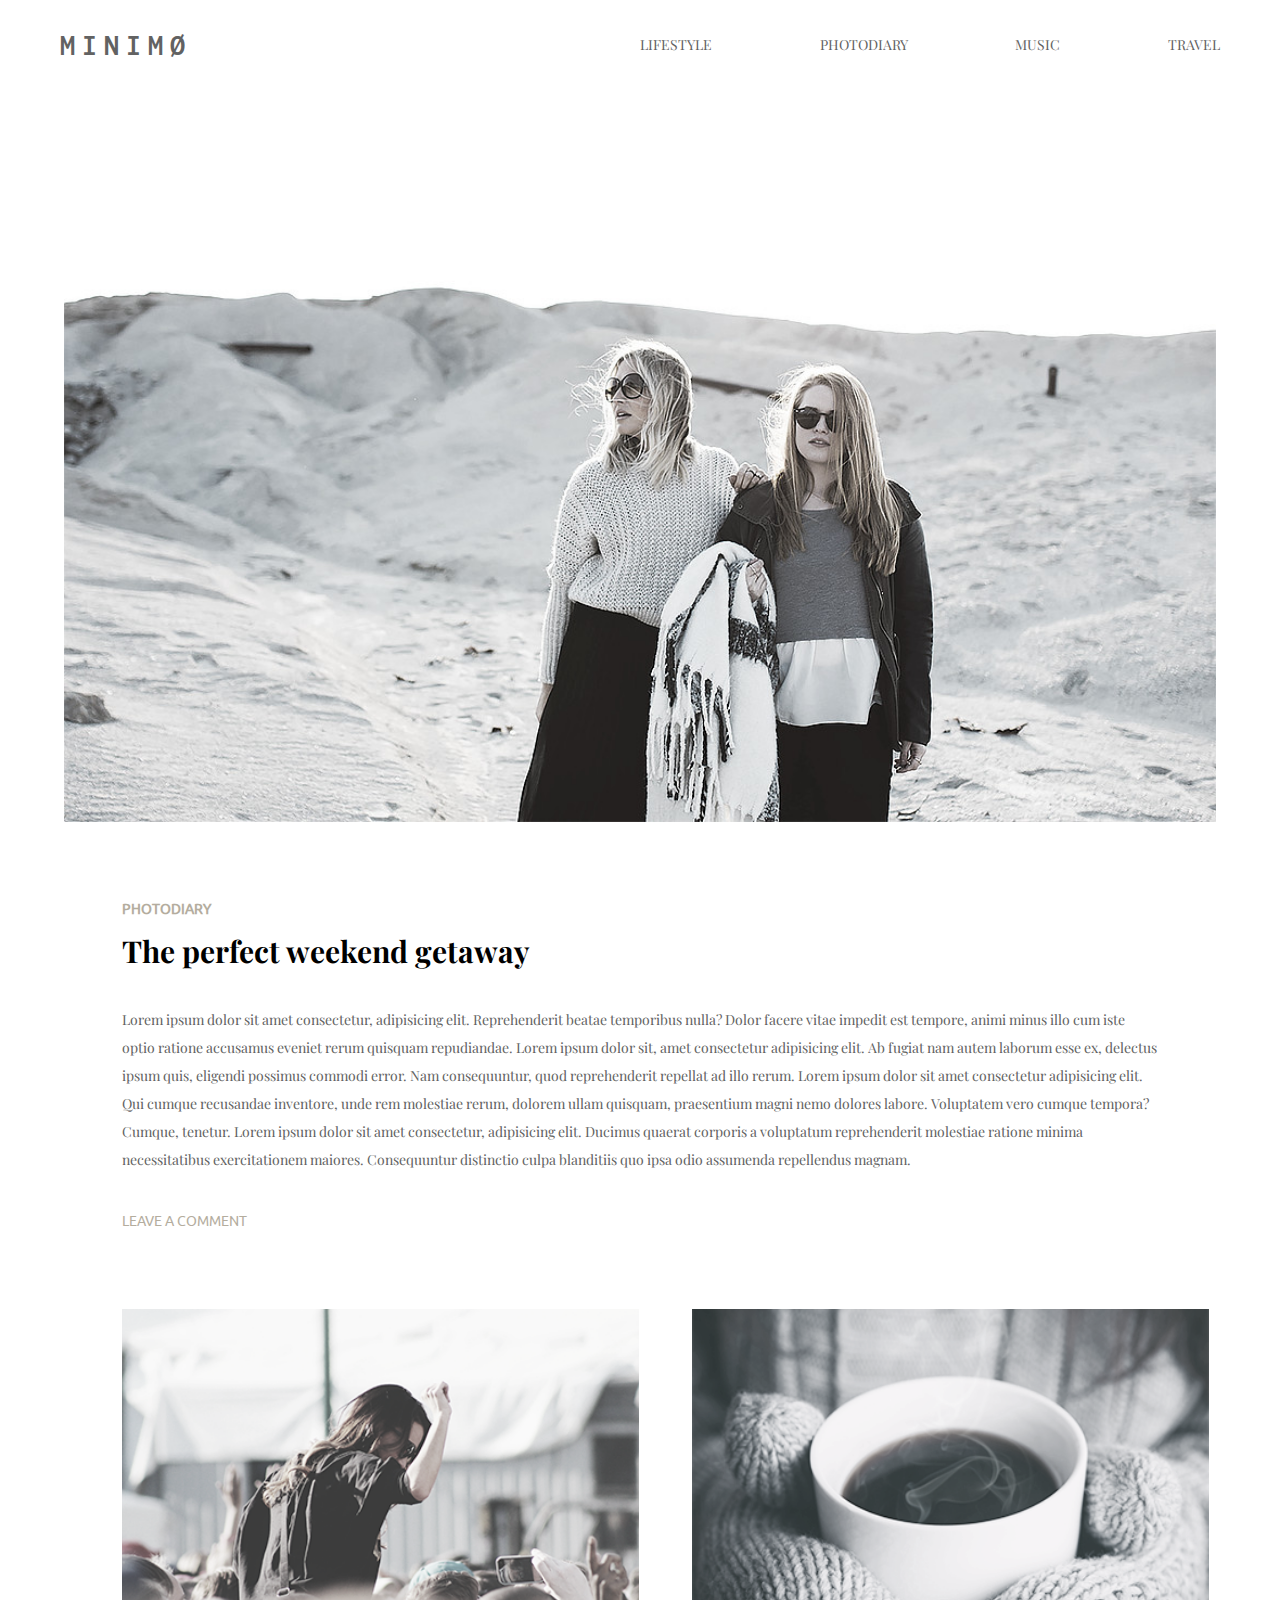
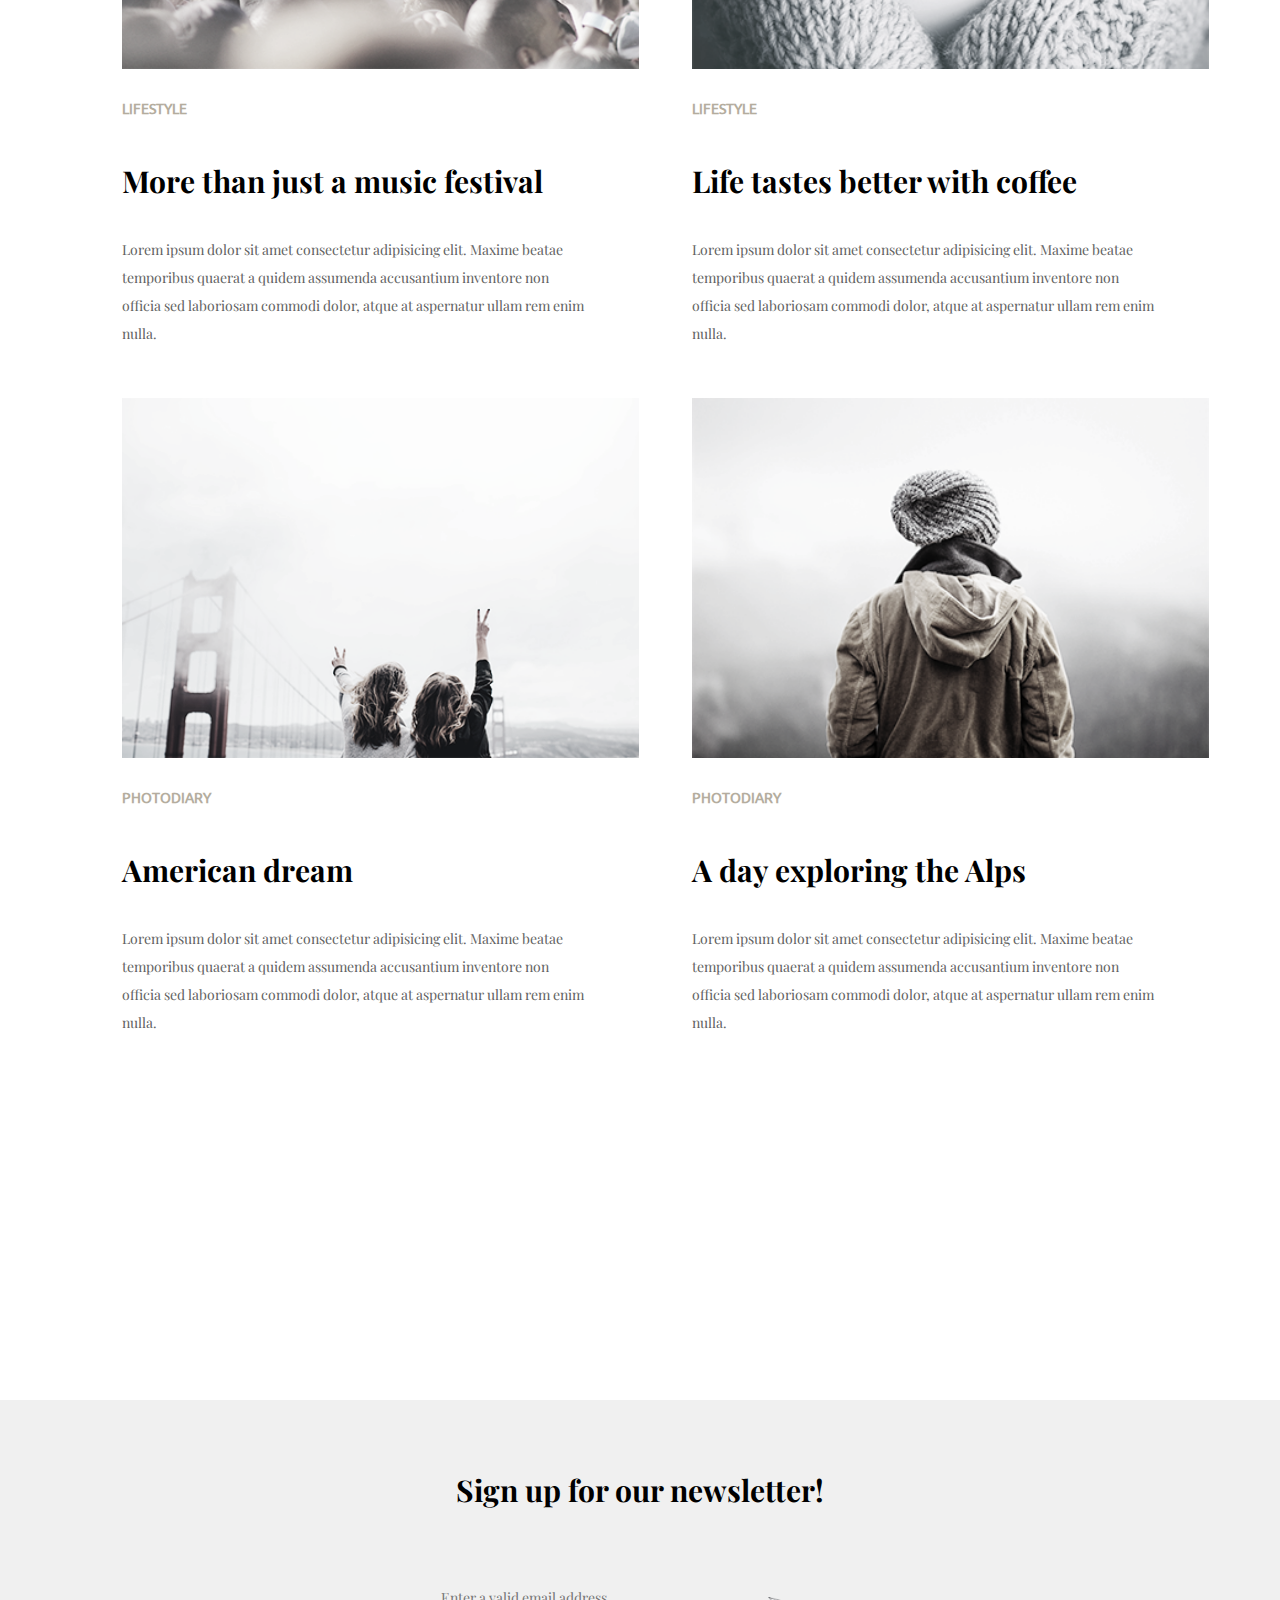
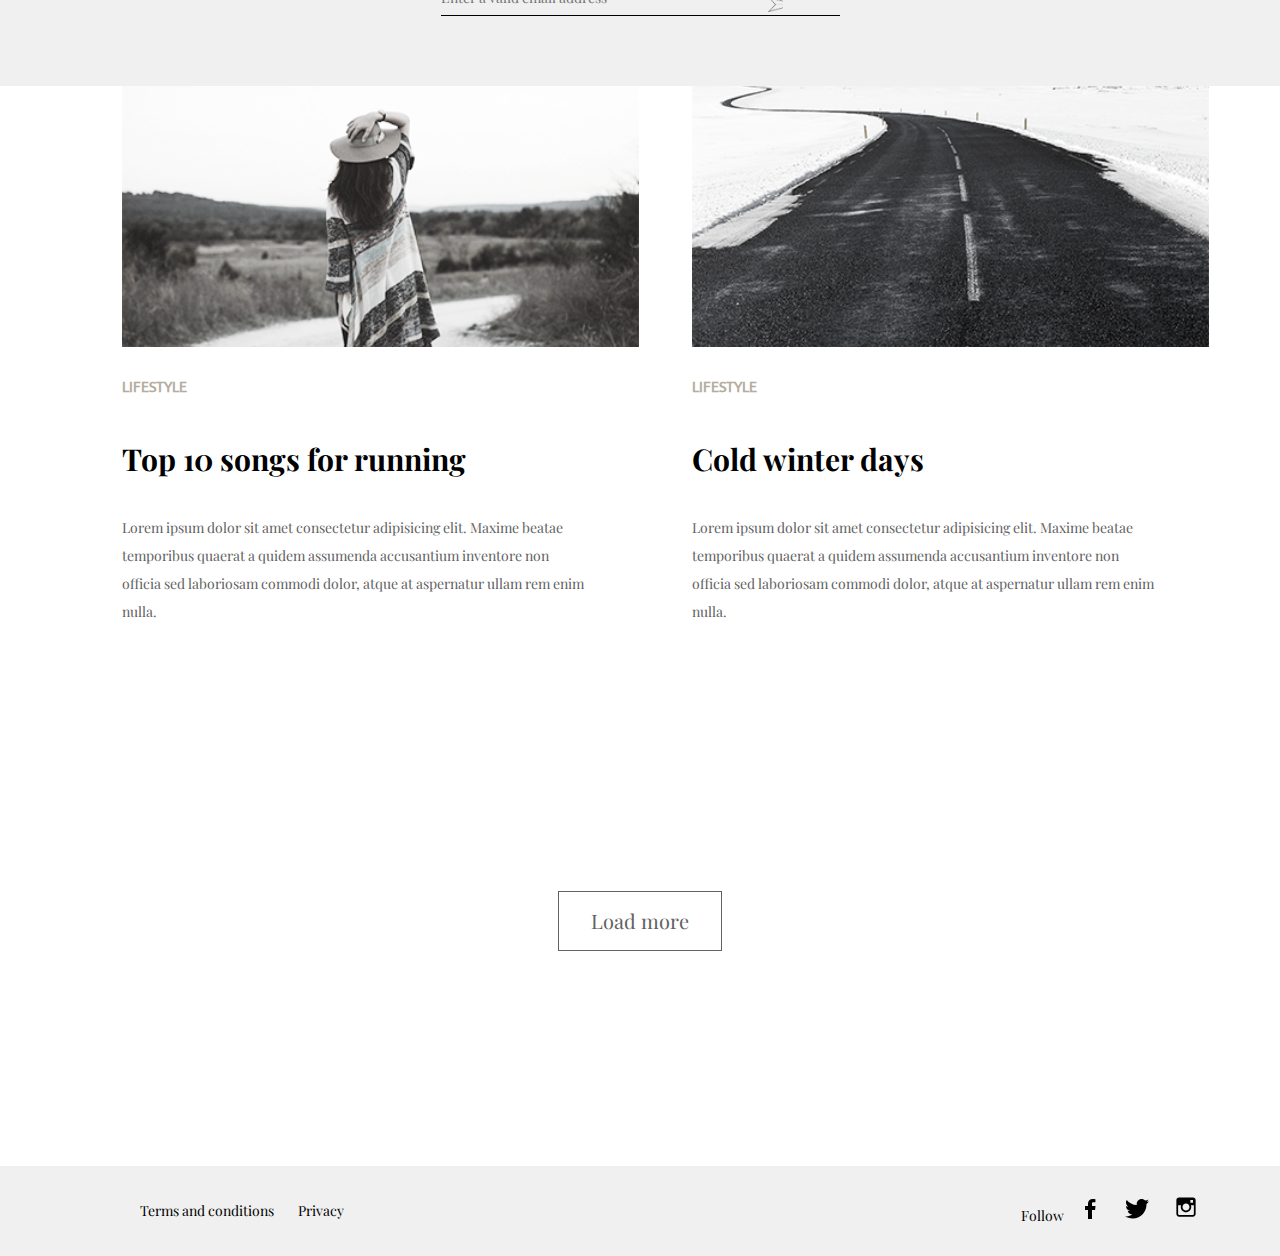
==== lesson7/index.html @ d947f818 "Add hometask for lesson7" ====
<!DOCTYPE html>
<html lang="en">
<head>
  <meta charset="UTF-8">
  <meta name="viewport" content="width=device-width, initial-scale=1.0">
  <meta http-equiv="X-UA-Compatible" content="ie=edge">
  <link rel="stylesheet" href="/lesson7/styles/common/reset.css">
  <link href="https://fonts.googleapis.com/css?family=Inconsolata&display=swap" rel="stylesheet">
  <link href="https://fonts.googleapis.com/css?family=Playfair+Display&display=swap" rel="stylesheet">
  <link rel="stylesheet" href="/lesson7/styles/header/header.css">
  <link rel="stylesheet" href="/lesson7/styles/index/main.css">
  <link rel="stylesheet" href="/lesson7/styles/footer/footer.css">
  <title>Landing page</title>
</head>
<body>
  <header class="header">
    <div class="header__logo-container">
      <h1 class="header__logo-container-caption">minimø</h1>
    </div>
    <div class="header__nav-list-container">
      <ul class="header__nav-list">
        <li class="header__nav-list-item">lifestyle</li>
        <li class="header__nav-list-item">photodiary</li>
        <li class="header__nav-list-item">music</li>
        <li class="header__nav-list-item">travel</li>
      </ul>
    </div>
  </header>

  <main class="main main-page">
    <section class="main__main-article">
      <img src="/lesson7/images/main_image.jpg" alt=""class="main__main-article-img">
      <div class="main__main-article-wrap">
        <h2 class="main__main-article-wrap-chapter">photodiary</h2>
        <h3 class="main__main-article-wrap-caption">The perfect weekend getaway</h3>
        <p class="main__main-article-wrap-text">Lorem ipsum dolor sit amet consectetur, adipisicing elit. Reprehenderit beatae temporibus nulla? 
          Dolor facere vitae impedit est tempore, animi minus illo cum iste optio ratione accusamus eveniet 
          rerum quisquam repudiandae. Lorem ipsum dolor sit, amet consectetur adipisicing elit. Ab fugiat nam autem laborum esse ex, delectus 
          ipsum quis, eligendi possimus commodi error. Nam consequuntur, quod reprehenderit repellat ad illo rerum. Lorem ipsum
          dolor sit amet consectetur adipisicing elit. Qui cumque recusandae inventore, unde rem molestiae rerum, dolorem ullam 
          quisquam, praesentium magni nemo dolores labore. Voluptatem vero cumque tempora? Cumque, tenetur. Lorem ipsum dolor sit 
          amet consectetur, adipisicing elit. Ducimus quaerat corporis a voluptatum reprehenderit molestiae ratione minima 
          necessitatibus exercitationem maiores. Consequuntur distinctio culpa blanditiis quo ipsa odio assumenda repellendus magnam.
        </p>
        <button class="main__main-article-wrap-btn--leave-a-comment">
          Leave a comment
        </button>
      </div>
    </section>

    <section class="main__articles-list-wrap">
      <ul class="main__articles-list">
        <li class="main__articles-list-item">
          <div class="main__articles-list-item-container">
            <img src="images/post1.png" alt="foto1" class="main__articles-list-item-container-img">
            <h2 class="main__articles-list-item-container-chapter">Lifestyle</h2>
            <h3 class="main__articles-list-item-container-caption">More than just a music festival</h3>
            <p class="main__articles-list-item-container-text">Lorem ipsum dolor sit amet consectetur adipisicing elit. 
              Maxime beatae temporibus quaerat a quidem assumenda accusantium 
              inventore non officia sed laboriosam commodi dolor, atque at 
              aspernatur ullam rem enim nulla.
            </p>
          </div>
        </li>
        <li class="main__articles-list-item">
          <div class="main__articles-list-item-container">
            <img src="images/post2.png" alt="post2" class="main__articles-list-item-container-img">
            <h2 class="main__articles-list-item-container-chapter">Lifestyle</h2>
            <h3 class="main__articles-list-item-container-caption">Life tastes better with coffee</h3>
            <p class="main__articles-list-item-container-text">Lorem ipsum dolor sit amet consectetur adipisicing elit. 
              Maxime beatae temporibus quaerat a quidem assumenda accusantium 
              inventore non officia sed laboriosam commodi dolor, atque at 
              aspernatur ullam rem enim nulla.
            </p>
          </div>
        </li>
        <li class="main__articles-list-item">
          <div class="main__articles-list-item-container">
            <img src="images/post3.png" alt="post3" class="main__articles-list-item-container-img">
            <h2 class="main__articles-list-item-container-chapter">Photodiary</h2>
            <h3 class="main__articles-list-item-container-caption">American dream</h3>
            <p class="main__articles-list-item-container-text">Lorem ipsum dolor sit amet consectetur adipisicing elit. 
              Maxime beatae temporibus quaerat a quidem assumenda accusantium 
              inventore non officia sed laboriosam commodi dolor, atque at 
              aspernatur ullam rem enim nulla.
            </p>
          </div>
        </li>
        <li class="main__articles-list-item">
          <div class="main__articles-list-item-container">
            <img src="images/post4.png" alt="post4" class="main__articles-list-item-container-img">
            <h2 class="main__articles-list-item-container-chapter">Photodiary</h2>
            <h3 class="main__articles-list-item-container-caption">A day exploring the Alps</h3>
            <p class="main__articles-list-item-container-text">Lorem ipsum dolor sit amet consectetur adipisicing elit. 
              Maxime beatae temporibus quaerat a quidem assumenda accusantium 
              inventore non officia sed laboriosam commodi dolor, atque at 
              aspernatur ullam rem enim nulla.
            </p>
          </div>
        </li>
        <li class="main__articles-list-item">
          <div class="main__articles-list-item-container">
            <img src="images/post5.png" alt="post5" class="main__articles-list-item-container-img">
            <h2 class="main__articles-list-item-container-chapter">Lifestyle</h2>
            <h3 class="main__articles-list-item-container-caption">Top 10 songs for running</h3>
            <p class="main__articles-list-item-container-text">Lorem ipsum dolor sit amet consectetur adipisicing elit. 
              Maxime beatae temporibus quaerat a quidem assumenda accusantium 
              inventore non officia sed laboriosam commodi dolor, atque at 
              aspernatur ullam rem enim nulla.
            </p>
          </div>
        </li>
        <li class="main__articles-list-item">
          <div class="main__articles-list-item-container">
            <img src="images/post6.png" alt="post6" class="main__articles-list-item-container-img">
            <h2 class="main__articles-list-item-container-chapter">Lifestyle</h2>
            <h3 class="main__articles-list-item-container-caption">Cold winter days</h3>
            <p class="main__articles-list-item-container-text">Lorem ipsum dolor sit amet consectetur adipisicing elit. 
              Maxime beatae temporibus quaerat a quidem assumenda accusantium 
              inventore non officia sed laboriosam commodi dolor, atque at 
              aspernatur ullam rem enim nulla.
            </p>
          </div>
        </li>
      </ul>
    </section>

    <section class="main__sign-up">
      <form action="" class="main__form">
        <h4 class="main__form-title">Sign up for our newsletter!</h4>
        <input type="email" placeholder="Enter a valid email address" class="main__form-input">
      </form>
    </section>

    <section class="main__btn--load-more">
      <button class="btn btn-primary">
        Load more
      </button>
    </section>
  </main>

  <footer class="footer">
    <div class="footer__rules">
      <a href="#">Terms and conditions</a>
      <a href="#">Privacy</a>
    </div>

    <div class="footer__socials">
      <span>Follow</span>
      <a href="#">
        <svg xmlns="http://www.w3.org/2000/svg" x="0px" y="0px" width="24" height="24" viewBox="0 0 24 24" style=" fill:#000000;">
          <path d="M17.525,9H14V7c0-1.032,0.084-1.682,1.563-1.682h1.868v-3.18C16.522,2.044,15.608,1.998,14.693,2C11.98,2,10,3.657,10,6.699V9H7v4l3-0.001V22h4v-9.003l3.066-0.001L17.525,9z"></path>
        </svg>
      </a>
      <a href="#">
        <svg xmlns="http://www.w3.org/2000/svg" x="0px" y="0px" width="24" height="24" viewBox="0 0 24 24" style=" fill:#000000;">
          <path d="M 24 4.300781 C 23.101563 4.699219 22.199219 5 21.199219 5.101563 C 22.199219 4.5 23 3.5 23.398438 2.398438 C 22.398438 3 21.398438 3.398438 20.300781 3.601563 C 19.300781 2.601563 18 2 16.601563 2 C 13.898438 2 11.699219 4.199219 11.699219 6.898438 C 11.699219 7.300781 11.699219 7.699219 11.800781 8 C 7.699219 7.800781 4.101563 5.898438 1.699219 2.898438 C 1.199219 3.601563 1 4.5 1 5.398438 C 1 7.101563 1.898438 8.601563 3.199219 9.5 C 2.398438 9.398438 1.601563 9.199219 1 8.898438 C 1 8.898438 1 8.898438 1 9 C 1 11.398438 2.699219 13.398438 4.898438 13.800781 C 4.5 13.898438 4.101563 14 3.601563 14 C 3.300781 14 3 14 2.699219 13.898438 C 3.300781 15.898438 5.101563 17.300781 7.300781 17.300781 C 5.601563 18.601563 3.5 19.398438 1.199219 19.398438 C 0.800781 19.398438 0.398438 19.398438 0 19.300781 C 2.199219 20.699219 4.800781 21.5 7.5 21.5 C 16.601563 21.5 21.5 14 21.5 7.5 C 21.5 7.300781 21.5 7.101563 21.5 6.898438 C 22.5 6.199219 23.300781 5.300781 24 4.300781"></path>
        </svg>
      </a>
      <a href="#">
        <svg xmlns="http://www.w3.org/2000/svg" x="0px" y="0px" width="28" height="28" viewBox="0 0 32 32" style=" fill:#000000;">
          <path d="M 8 5 C 6.355469 5 5 6.355469 5 8 L 5 24 C 5 25.644531 6.355469 27 8 27 L 24 27 C 25.644531 27 27 25.644531 27 24 L 27 8 C 27 6.355469 25.644531 5 24 5 Z M 21 8 L 24 8 L 24 11 L 21 11 Z M 16 12 C 18.222656 12 20 13.777344 20 16 C 20 18.222656 18.222656 20 16 20 C 13.777344 20 12 18.222656 12 16 C 12 13.777344 13.777344 12 16 12 Z M 7 14 L 10.34375 14 C 10.121094 14.625 10 15.300781 10 16 C 10 19.300781 12.699219 22 16 22 C 19.300781 22 22 19.300781 22 16 C 22 15.300781 21.878906 14.625 21.65625 14 L 25 14 L 25 24 C 25 24.566406 24.566406 25 24 25 L 8 25 C 7.433594 25 7 24.566406 7 24 Z"></path>
        </svg>
      </a>
    </div>
  </footer>

</body>
</html>
---- lesson7/styles/header/header.css ----
.header {
  max-width: 100%;
  display: -webkit-box;
  display: -ms-flexbox;
  display: flex;
  -webkit-box-pack: justify;
      -ms-flex-pack: justify;
          justify-content: space-between;
  -webkit-box-align: center;
      -ms-flex-align: center;
          align-items: center;
  background-color: #fff;
  padding: 20px 60px;
}

.header__logo-container {
  width: 50%;
  margin: 10px 0;
}

.header__logo-container-caption {
  font-family: 'Inconsolata', monospace;
  font-size: 30px;
  text-transform: uppercase;
  color: #626262;
  letter-spacing: 7px;
}

.header__nav-list-container {
  width: 50%;
}

.header__nav-list-container .header__nav-list {
  display: -webkit-box;
  display: -ms-flexbox;
  display: flex;
  -webkit-box-pack: justify;
      -ms-flex-pack: justify;
          justify-content: space-between;
}

.header__nav-list-container .header__nav-list-item {
  text-transform: uppercase;
  font-family: 'Playfair Display', serif;
  font-size: 14px;
  color: #626262;
}

.header__nav-list-container .header__nav-list-item:last-child {
  padding-right: 0;
}
/*# sourceMappingURL=header.css.map */
---- lesson7/styles/index/main.css ----
@font-face {
  font-family: 'Ubuntu';
  src: url("/lesson7/fonts/ubuntu.woff");
  font-weight: 300;
  font-style: normal;
}

body {
  width: 100%;
  position: relative;
}

.main {
  max-width: 90%;
  margin: 0 auto;
}

.main__main-article {
  margin: 0 auto;
}

.main__main-article-img {
  width: 100%;
  display: block;
  margin: 0 auto;
}

.main__main-article-wrap {
  width: 90%;
  margin: 80px auto;
}

.main__main-article-wrap-chapter {
  text-transform: uppercase;
  font-family: 'Ubuntu';
  font-size: 14px;
  color: #b4ad9e;
}

.main__main-article-wrap-caption {
  font-family: 'Playfair Display', serif;
  font-size: 30px;
  padding: 20px 0 40px 0;
}

.main__main-article-wrap-text {
  font-family: 'Playfair Display', serif;
  font-size: 14px;
  line-height: 2;
  color: #626262;
}

.main__main-article-wrap-btn--leave-a-comment {
  margin-top: 40px;
  text-transform: uppercase;
  font-family: 'Ubuntu';
  font-size: 14px;
  color: #b4ad9e;
  background-color: #fff;
}

.main__articles-list-wrap {
  margin: 0 auto 50px;
  width: 90%;
}

.main__articles-list-wrap .main__articles-list {
  display: -webkit-box;
  display: -ms-flexbox;
  display: flex;
  -ms-flex-wrap: wrap;
      flex-wrap: wrap;
  -webkit-box-pack: justify;
      -ms-flex-pack: justify;
          justify-content: space-between;
}

.main__articles-list-wrap .main__articles-list-item {
  width: 45%;
  margin-bottom: 50px;
}

.main__articles-list-wrap .main__articles-list-item:nth-child(5), .main__articles-list-wrap .main__articles-list-item:last-child {
  margin-top: 500px;
}

.main__articles-list-wrap .main__articles-list-item-container {
  width: 100%;
  margin: 0;
}

.main__articles-list-wrap .main__articles-list-item-container-img {
  width: 517px;
  height: 360px;
  -o-object-fit: cover;
     object-fit: cover;
}

.main__articles-list-wrap .main__articles-list-item-container-chapter {
  text-transform: uppercase;
  font-family: 'Ubuntu';
  font-size: 14px;
  color: #b4ad9e;
  margin: 30px 0;
}

.main__articles-list-wrap .main__articles-list-item-container-caption {
  font-family: 'Playfair Display', serif;
  font-size: 30px;
  padding: 20px 0 40px 0;
}

.main__articles-list-wrap .main__articles-list-item-container-text {
  font-family: 'Playfair Display', serif;
  font-size: 14px;
  line-height: 2;
  color: #626262;
}

.main__sign-up {
  width: 100%;
  height: 286px;
  background-color: #f0f0f0;
  position: absolute;
  left: 0;
  top: 3000px;
}

.main__sign-up .main__form {
  margin: 0 auto;
  height: 286px;
  text-align: center;
  position: relative;
}

.main__sign-up .main__form-title {
  font-family: 'Playfair Display', serif;
  font-size: 30px;
  text-align: center;
  padding-top: 75px;
}

.main__sign-up .main__form-title::after {
  content: '';
  background: url("/lesson7/images/arrow-right.png");
  background-size: cover;
  height: 15px;
  width: 15px;
  display: block;
  position: absolute;
  top: 69%;
  left: 60%;
}

.main__sign-up .main__form-input {
  margin-top: 75px;
  border-bottom: 1px solid #000;
  width: 399px;
  height: 35px;
  background-color: #f0f0f0;
  font-size: 14px;
  line-height: 24px;
  color: #626262;
  font-family: "Playfair Display";
  font-weight: 400;
}

.main__btn--load-more {
  width: 100%;
  padding: 165px 0 305px;
}

.main__btn--load-more .btn {
  width: 164px;
  height: 60px;
  background-color: #fff;
  border: 1px solid #626262;
  font-size: 20px;
  line-height: 24px;
  color: #626262;
  font-family: "Playfair Display";
  font-weight: 400;
  position: relative;
  left: 50%;
  -webkit-transform: translate(-50%, 0);
          transform: translate(-50%, 0);
}
/*# sourceMappingURL=main.css.map */
---- lesson7/styles/footer/footer.css ----
.footer {
  width: 100%;
  height: 90px;
  background-color: #f0f0f0;
  display: -webkit-box;
  display: -ms-flexbox;
  display: flex;
  -webkit-box-pack: justify;
      -ms-flex-pack: justify;
          justify-content: space-between;
  -webkit-box-align: center;
      -ms-flex-align: center;
          align-items: center;
  position: absolute;
  bottom: 0;
}

.footer__rules {
  width: 30%;
  margin-left: 130px;
  height: 36px;
  line-height: 36px;
}

.footer__socials {
  width: 30%;
  text-align: right;
  margin-right: 70px;
  height: 36px;
  line-height: 36px;
}

.footer__socials span {
  font-size: 14px;
  color: #000000;
  font-family: "Playfair Display";
  font-weight: 400;
}

.footer a {
  margin: 10px;
  color: #000000;
  font-size: 14px;
  font-family: "Playfair Display";
  font-weight: 400;
  text-align: center;
}
/*# sourceMappingURL=footer.css.map */
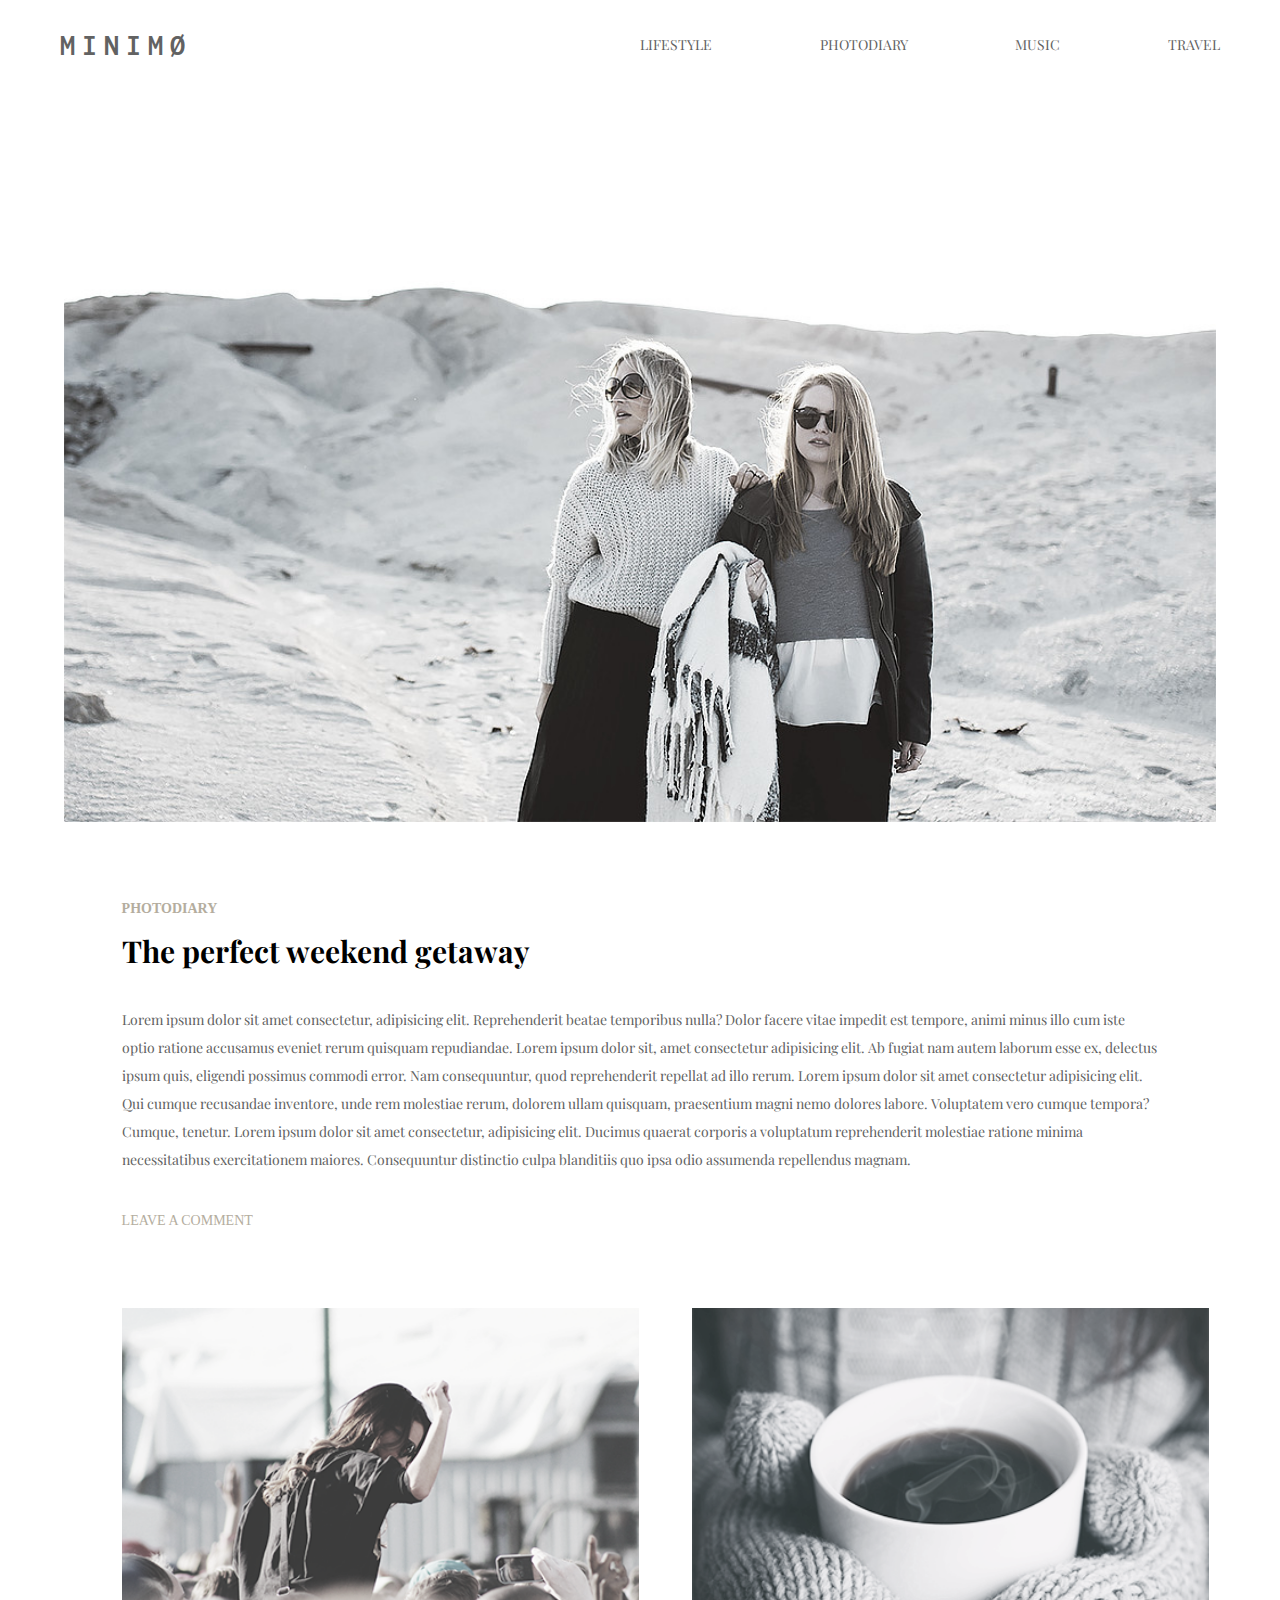
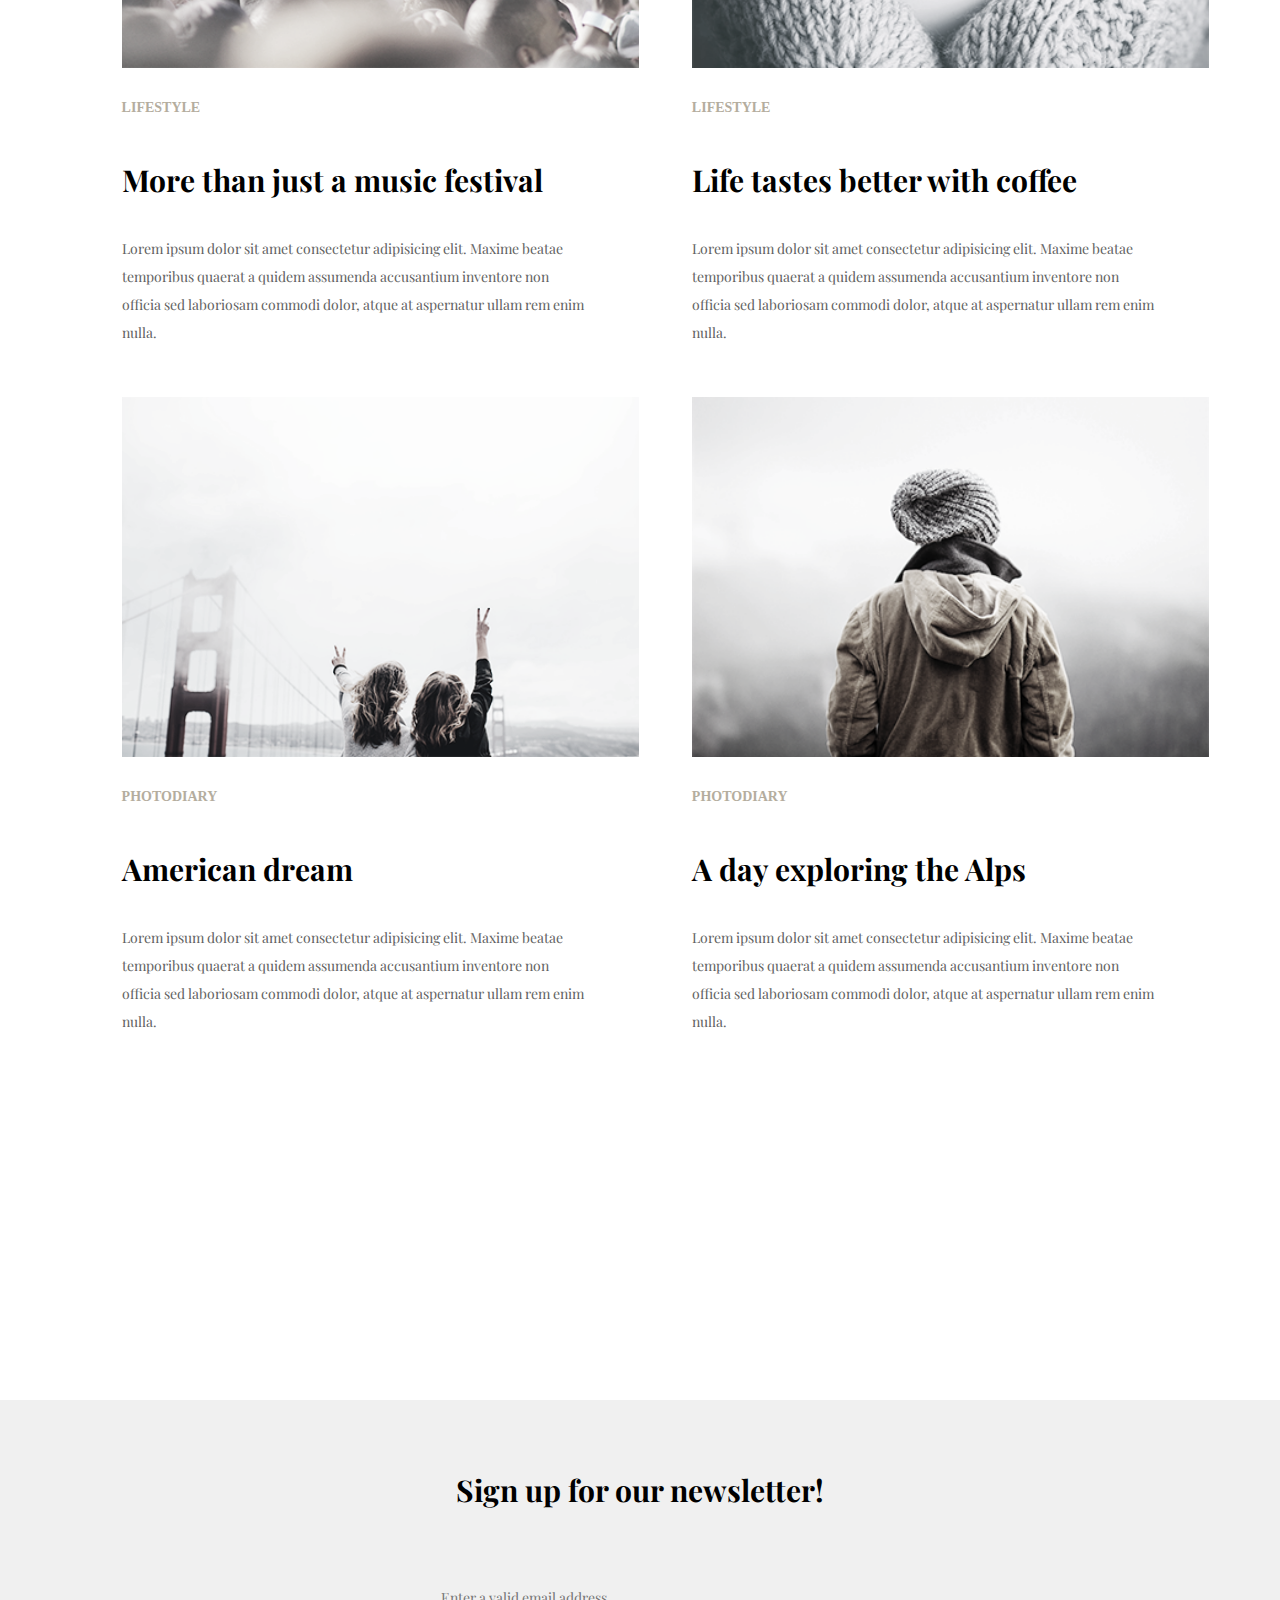
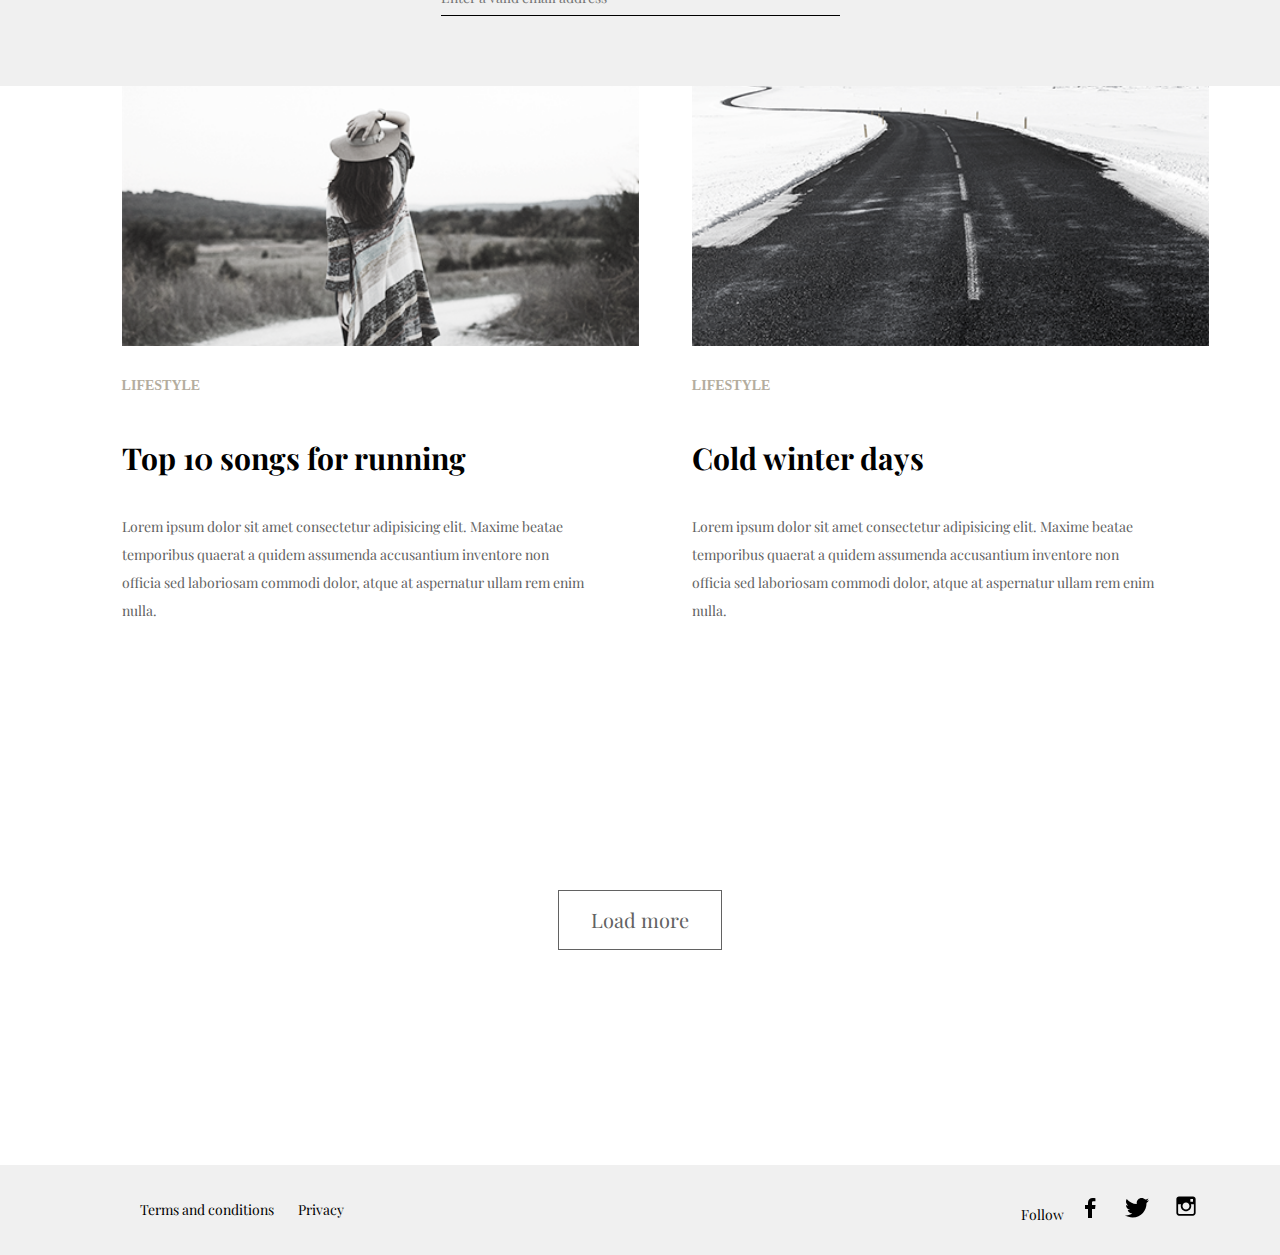
==== commit 8d41e76e: "Correct links in index.html" ====
--- a/lesson7/index.html
+++ b/lesson7/index.html
@@ -4,12 +4,12 @@
   <meta charset="UTF-8">
   <meta name="viewport" content="width=device-width, initial-scale=1.0">
   <meta http-equiv="X-UA-Compatible" content="ie=edge">
-  <link rel="stylesheet" href="/lesson7/styles/common/reset.css">
+  <link rel="stylesheet" href="styles/common/reset.css">
   <link href="https://fonts.googleapis.com/css?family=Inconsolata&display=swap" rel="stylesheet">
   <link href="https://fonts.googleapis.com/css?family=Playfair+Display&display=swap" rel="stylesheet">
-  <link rel="stylesheet" href="/lesson7/styles/header/header.css">
-  <link rel="stylesheet" href="/lesson7/styles/index/main.css">
-  <link rel="stylesheet" href="/lesson7/styles/footer/footer.css">
+  <link rel="stylesheet" href="styles/header/header.css">
+  <link rel="stylesheet" href="styles/index/main.css">
+  <link rel="stylesheet" href="styles/footer/footer.css"> 
   <title>Landing page</title>
 </head>
 <body>
@@ -29,7 +29,7 @@
 
   <main class="main main-page">
     <section class="main__main-article">
-      <img src="/lesson7/images/main_image.jpg" alt=""class="main__main-article-img">
+      <img src="images/main_image.jpg" alt=""class="main__main-article-img">
       <div class="main__main-article-wrap">
         <h2 class="main__main-article-wrap-chapter">photodiary</h2>
         <h3 class="main__main-article-wrap-caption">The perfect weekend getaway</h3>
--- a/lesson7/styles/index/main.css
+++ b/lesson7/styles/index/main.css
@@ -1,6 +1,6 @@
 @font-face {
   font-family: 'Ubuntu';
-  src: url("/lesson7/fonts/ubuntu.woff");
+  src: url("fonts/ubuntu.woff");
   font-weight: 300;
   font-style: normal;
 }
@@ -142,7 +142,7 @@
 
 .main__sign-up .main__form-title::after {
   content: '';
-  background: url("/lesson7/images/arrow-right.png");
+  background: url("images/arrow-right.png");
   background-size: cover;
   height: 15px;
   width: 15px;
--- a/lesson7/styles/footer/footer.css
+++ b/lesson7/styles/footer/footer.css
@@ -31,7 +31,10 @@
 }
 
 .footer__socials span {
+  display: inline-block;
   font-size: 14px;
+  height: 36px;
+  line-height: 36px;
   color: #000000;
   font-family: "Playfair Display";
   font-weight: 400;
